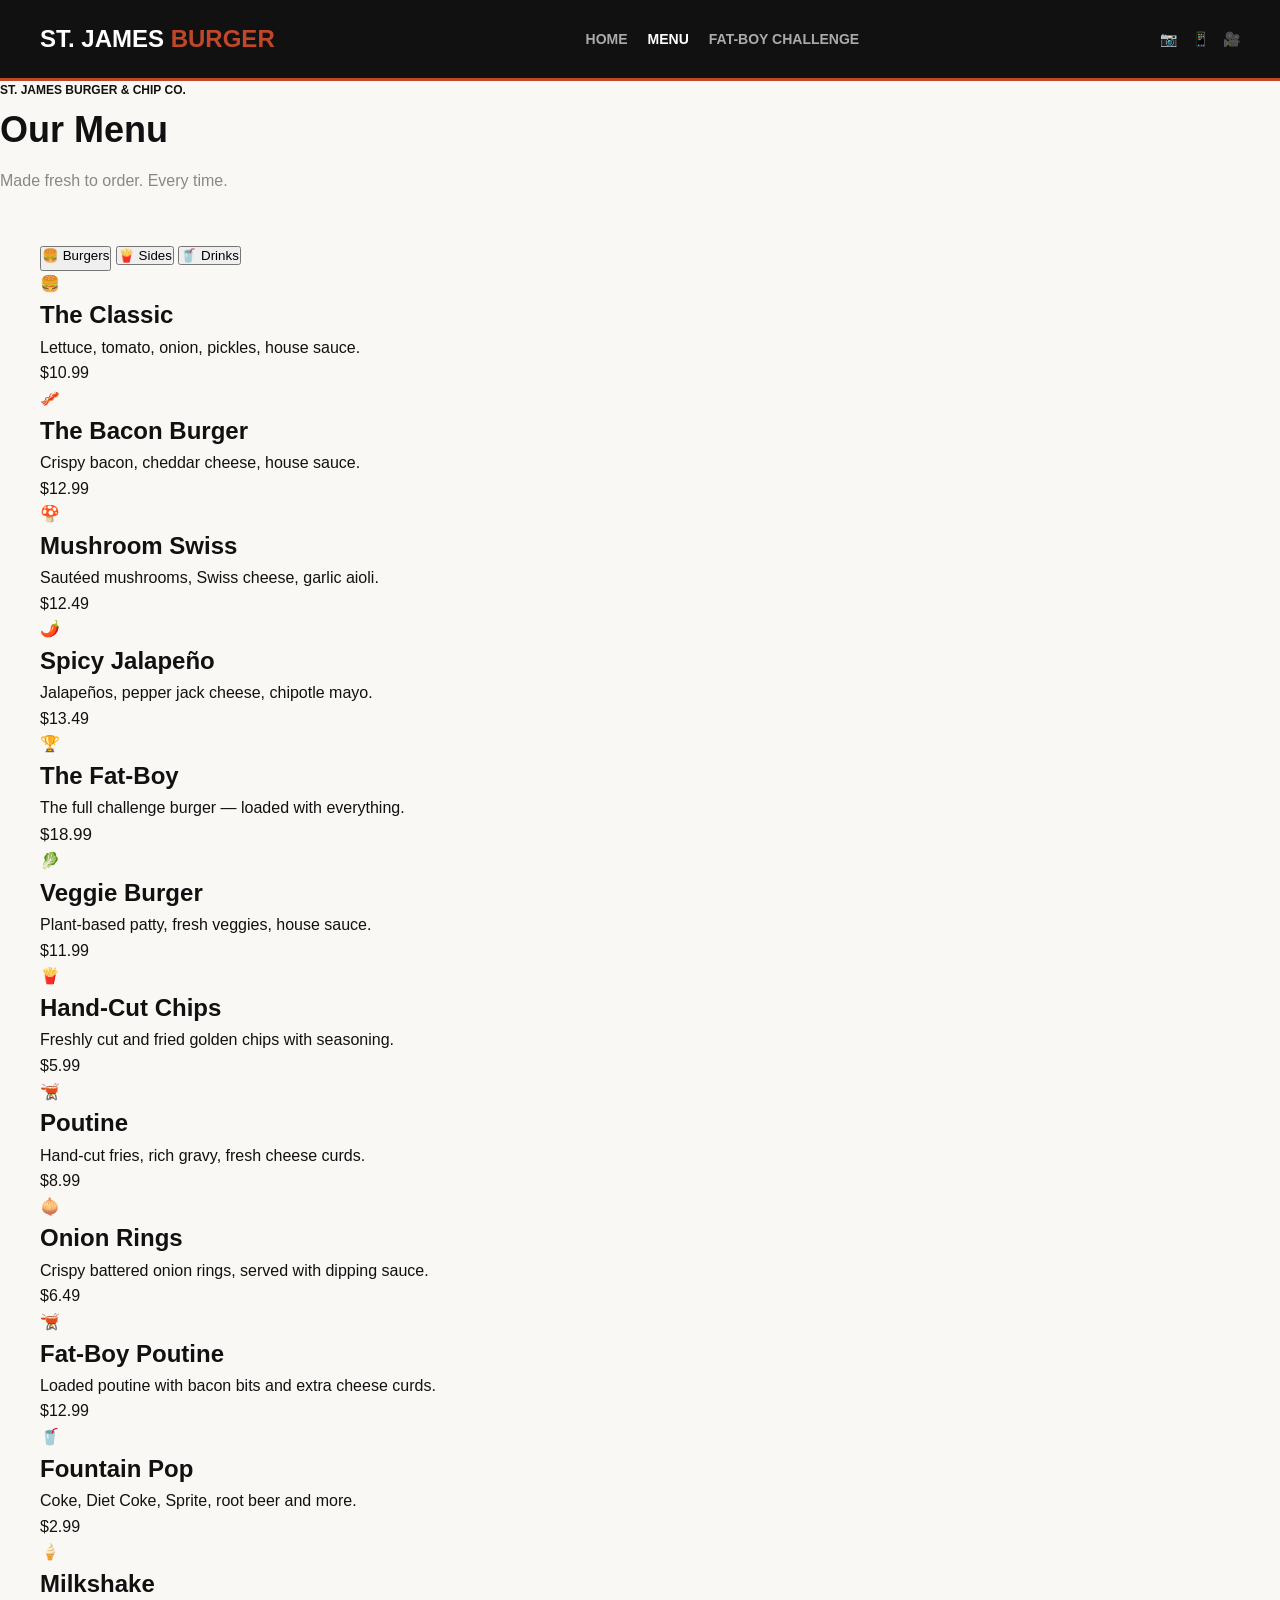
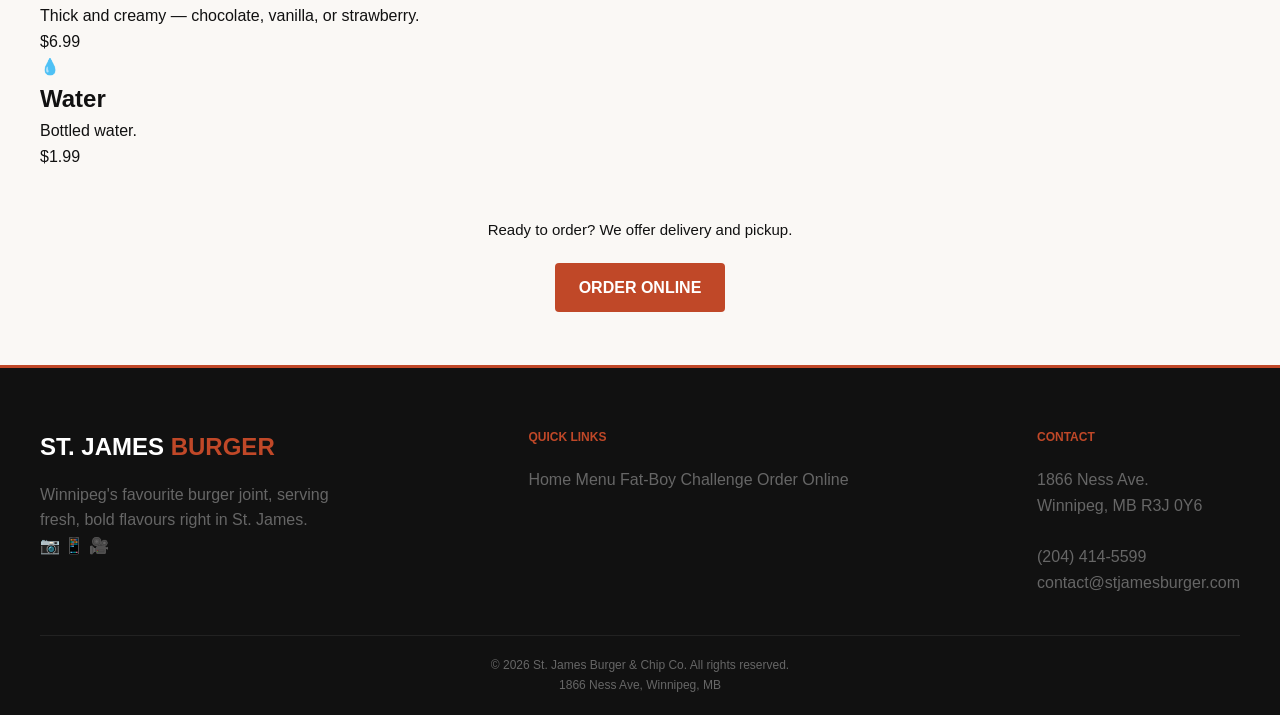
==== menu.html @ 5bda3bba "june 4" ====
<!doctype html>
<html lang="en">
  <head>
    <meta charset="UTF-8" />
    <meta name="viewport" content="width=device-width, initial-scale=1.0" />
    <title>Menu — St. James Burger &amp; Chip Co.</title>

    <!-- External CSS -->
    <link rel="stylesheet" href="style/styles.css" />

    <!-- Internal CSS -->
    <style>
      /* Extra padding under the tab bar on menu page */
      .menu-content {
        padding: 48px 40px;
      }

      /* Highlight the currently active tab with underline animation */
      .tab-btn.active::after {
        content: "";
        display: block;
        height: 2px;
        background: var(--white);
        margin-top: 4px;
        border-radius: 2px;
      }

      @media (max-width: 768px) {
        .menu-content {
          padding: 32px 20px;
        }
      }
    </style>
  </head>
  <body>
    <!-- NAVIGATION -->
    <nav class="navbar">
      <a href="index.html" class="nav-logo">St. James <span>Burger</span></a>

      <ul class="nav-links">
        <li><a href="index.html">Home</a></li>
        <li><a href="menu.html" class="active">Menu</a></li>
        <li><a href="challenge.html">Fat-Boy Challenge</a></li>
      </ul>

      <div class="nav-social">
        <a
          href="http://www.instagram.com/stjamesburger"
          target="_blank"
          aria-label="Instagram"
          >&#128247;</a
        >
        <a
          href="http://facebook.com/stjamesburger"
          target="_blank"
          aria-label="Facebook"
          >&#128241;</a
        >
        <a
          href="http://tiktok.com/stjamesburger"
          target="_blank"
          aria-label="TikTok"
          >&#127909;</a
        >
      </div>
    </nav>

    <!-- MENU HEADER -->
    <header class="menu-header">
      <p class="section-label" style="color: var(--red)">
        St. James Burger &amp; Chip Co.
      </p>
      <h1 class="section-title light">Our Menu</h1>
      <p style="font-size: 16px; color: #888; margin-top: 8px">
        Made fresh to order. Every time.
      </p>
    </header>

    <!-- MENU CONTENT -->
    <main class="menu-content">
      <!-- Category tabs -->
      <div class="tab-bar" role="tablist" aria-label="Menu categories">
        <button
          class="tab-btn active"
          role="tab"
          aria-selected="true"
          onclick="showCategory('burgers', this)">
          🍔 Burgers
        </button>
        <button
          class="tab-btn"
          role="tab"
          aria-selected="false"
          onclick="showCategory('sides', this)">
          🍟 Sides
        </button>
        <button
          class="tab-btn"
          role="tab"
          aria-selected="false"
          onclick="showCategory('drinks', this)">
          🥤 Drinks
        </button>
      </div>

      <!-- Burgers -->
      <div id="cat-burgers" class="menu-category active" role="tabpanel">
        <div class="menu-grid">
          <article class="menu-item">
            <div class="menu-item-emoji" aria-hidden="true">🍔</div>
            <div class="menu-item-info">
              <h2 class="menu-item-name">The Classic</h2>
              <p class="menu-item-desc">
                Lettuce, tomato, onion, pickles, house sauce.
              </p>
              <span class="menu-item-price">$10.99</span>
            </div>
          </article>

          <article class="menu-item">
            <div class="menu-item-emoji" aria-hidden="true">🥓</div>
            <div class="menu-item-info">
              <h2 class="menu-item-name">The Bacon Burger</h2>
              <p class="menu-item-desc">
                Crispy bacon, cheddar cheese, house sauce.
              </p>
              <span class="menu-item-price">$12.99</span>
            </div>
          </article>

          <article class="menu-item">
            <div class="menu-item-emoji" aria-hidden="true">🍄</div>
            <div class="menu-item-info">
              <h2 class="menu-item-name">Mushroom Swiss</h2>
              <p class="menu-item-desc">
                Sautéed mushrooms, Swiss cheese, garlic aioli.
              </p>
              <span class="menu-item-price">$12.49</span>
            </div>
          </article>

          <article class="menu-item">
            <div class="menu-item-emoji" aria-hidden="true">🌶️</div>
            <div class="menu-item-info">
              <h2 class="menu-item-name">Spicy Jalapeño</h2>
              <p class="menu-item-desc">
                Jalapeños, pepper jack cheese, chipotle mayo.
              </p>
              <span class="menu-item-price">$13.49</span>
            </div>
          </article>

          <article class="menu-item">
            <div class="menu-item-emoji" aria-hidden="true">🏆</div>
            <div class="menu-item-info">
              <h2 class="menu-item-name">The Fat-Boy</h2>
              <p class="menu-item-desc">
                The full challenge burger — loaded with everything.
              </p>
              <!-- Inline style to call attention to the challenge item specifically -->
              <span
                class="menu-item-price"
                style="color: var(--red); font-size: 17px"
                >$18.99</span
              >
            </div>
          </article>

          <article class="menu-item">
            <div class="menu-item-emoji" aria-hidden="true">🥬</div>
            <div class="menu-item-info">
              <h2 class="menu-item-name">Veggie Burger</h2>
              <p class="menu-item-desc">
                Plant-based patty, fresh veggies, house sauce.
              </p>
              <span class="menu-item-price">$11.99</span>
            </div>
          </article>
        </div>
      </div>

      <!-- Sides -->
      <div id="cat-sides" class="menu-category" role="tabpanel">
        <div class="menu-grid">
          <article class="menu-item">
            <div class="menu-item-emoji" aria-hidden="true">🍟</div>
            <div class="menu-item-info">
              <h2 class="menu-item-name">Hand-Cut Chips</h2>
              <p class="menu-item-desc">
                Freshly cut and fried golden chips with seasoning.
              </p>
              <span class="menu-item-price">$5.99</span>
            </div>
          </article>

          <article class="menu-item">
            <div class="menu-item-emoji" aria-hidden="true">🫕</div>
            <div class="menu-item-info">
              <h2 class="menu-item-name">Poutine</h2>
              <p class="menu-item-desc">
                Hand-cut fries, rich gravy, fresh cheese curds.
              </p>
              <span class="menu-item-price">$8.99</span>
            </div>
          </article>

          <article class="menu-item">
            <div class="menu-item-emoji" aria-hidden="true">🧅</div>
            <div class="menu-item-info">
              <h2 class="menu-item-name">Onion Rings</h2>
              <p class="menu-item-desc">
                Crispy battered onion rings, served with dipping sauce.
              </p>
              <span class="menu-item-price">$6.49</span>
            </div>
          </article>

          <article class="menu-item">
            <div class="menu-item-emoji" aria-hidden="true">🫕</div>
            <div class="menu-item-info">
              <h2 class="menu-item-name">Fat-Boy Poutine</h2>
              <p class="menu-item-desc">
                Loaded poutine with bacon bits and extra cheese curds.
              </p>
              <span class="menu-item-price">$12.99</span>
            </div>
          </article>
        </div>
      </div>

      <!-- Drinks -->
      <div id="cat-drinks" class="menu-category" role="tabpanel">
        <div class="menu-grid">
          <article class="menu-item">
            <div class="menu-item-emoji" aria-hidden="true">🥤</div>
            <div class="menu-item-info">
              <h2 class="menu-item-name">Fountain Pop</h2>
              <p class="menu-item-desc">
                Coke, Diet Coke, Sprite, root beer and more.
              </p>
              <span class="menu-item-price">$2.99</span>
            </div>
          </article>

          <article class="menu-item">
            <div class="menu-item-emoji" aria-hidden="true">🍦</div>
            <div class="menu-item-info">
              <h2 class="menu-item-name">Milkshake</h2>
              <p class="menu-item-desc">
                Thick and creamy — chocolate, vanilla, or strawberry.
              </p>
              <span class="menu-item-price">$6.99</span>
            </div>
          </article>

          <article class="menu-item">
            <div class="menu-item-emoji" aria-hidden="true">💧</div>
            <div class="menu-item-info">
              <h2 class="menu-item-name">Water</h2>
              <p class="menu-item-desc">Bottled water.</p>
              <span class="menu-item-price">$1.99</span>
            </div>
          </article>
        </div>
      </div>

      <!-- Order online CTA -->
      <div style="text-align: center; margin-top: 48px">
        <p style="color: var(--mid-grey); margin-bottom: 16px; font-size: 15px">
          Ready to order? We offer delivery and pickup.
        </p>
        <a
          href="https://order.online/store/st-james-burger-chip-co-ness-ave-341763"
          target="_blank"
          class="btn btn-primary"
          >Order Online</a
        >
      </div>
    </main>

    <!-- FOOTER -->
    <footer class="footer">
      <div class="footer-inner">
        <div class="footer-brand">
          <div class="nav-logo">St. James <span>Burger</span></div>
          <p class="footer-desc">
            Winnipeg's favourite burger joint, serving fresh, bold flavours
            right in St. James.
          </p>
          <div class="footer-social">
            <a
              href="http://www.instagram.com/stjamesburger"
              target="_blank"
              aria-label="Instagram"
              >&#128247;</a
            >
            <a
              href="http://facebook.com/stjamesburger"
              target="_blank"
              aria-label="Facebook"
              >&#128241;</a
            >
            <a
              href="http://tiktok.com/stjamesburger"
              target="_blank"
              aria-label="TikTok"
              >&#127909;</a
            >
          </div>
        </div>
        <div>
          <p class="footer-heading">Quick Links</p>
          <nav class="footer-links" aria-label="Footer navigation">
            <a href="index.html">Home</a>
            <a href="menu.html">Menu</a>
            <a href="challenge.html">Fat-Boy Challenge</a>
            <a
              href="https://order.online/store/st-james-burger-chip-co-ness-ave-341763"
              target="_blank"
              >Order Online</a
            >
          </nav>
        </div>
        <div>
          <p class="footer-heading">Contact</p>
          <p class="footer-info">
            1866 Ness Ave.<br />
            Winnipeg, MB R3J 0Y6<br /><br />
            (204) 414-5599<br />
            contact@stjamesburger.com
          </p>
        </div>
      </div>
      <div class="footer-bottom">
        <p>&copy; 2026 St. James Burger &amp; Chip Co. All rights reserved.</p>
        <p>1866 Ness Ave, Winnipeg, MB</p>
      </div>
    </footer>

    <!-- JAVASCRIPT -->
    <script>
      // showCategory() — hides all menu categories then shows the selected one
      function showCategory(categoryId, clickedBtn) {
        // hide all panels
        const allCategories = document.querySelectorAll(".menu-category");
        allCategories.forEach(function (cat) {
          cat.classList.remove("active");
        });

        // reset tab buttons
        const allTabs = document.querySelectorAll(".tab-btn");
        allTabs.forEach(function (btn) {
          btn.classList.remove("active");
          btn.setAttribute("aria-selected", "false");
        });

        // show selected
        document.getElementById("cat-" + categoryId).classList.add("active");
        clickedBtn.classList.add("active");
        clickedBtn.setAttribute("aria-selected", "true");
      }
    </script>
  </body>
</html>
---- style/styles.css ----
/* 
   SIMPLIFIED CSS STYLESHEET
   This version uses standard CSS techniques and avoids complex variables or advanced animations.
*/

/* 1. GENERAL STYLES */
* {
  box-sizing: border-box;
  margin: 0;
  padding: 0;
}

body {
  font-family: "Arial", sans-serif; /* Standard font */
  background-color: #faf8f5;
  color: #111111;
  line-height: 1.6;
}

a {
  text-decoration: none;
  color: inherit;
}

ul {
  list-style: none;
}

/* 2. NAVIGATION */
.navbar {
  background-color: #111111;
  color: #ffffff;
  padding: 20px 40px;
  display: flex;
  justify-content: space-between;
  align-items: center;
  border-bottom: 3px solid #c04828;
}

.nav-logo {
  font-size: 24px;
  font-weight: bold;
  text-transform: uppercase;
}

.nav-logo span {
  color: #c04828;
}

.nav-links {
  display: flex;
}

.nav-links li {
  margin-left: 20px;
}

.nav-links a {
  color: #aaaaaa;
  font-size: 14px;
  font-weight: bold;
  text-transform: uppercase;
}

.nav-links a:hover,
.nav-links a.active {
  color: #ffffff;
}

.nav-social a {
  color: #666666;
  margin-left: 10px;
  font-size: 14px;
}

/* 3. HERO SECTION */
.hero {
  background-color: #1e1e1e;
  background-image: url("https://images.squarespace-cdn.com/content/v1/6244bc1489f5d95526ce2e07/b008f5d4-652f-4034-b422-4b54544e9954/Website+Background+copy.jpg");
  background-size: cover;
  background-position: center;
  color: #ffffff;
  padding: 100px 20px;
  text-align: center;
  position: relative;
}

/* Dark overlay for readability */
.hero::before {
  content: "";
  position: absolute;
  top: 0;
  left: 0;
  width: 100%;
  height: 100%;
  background: rgba(0, 0, 0, 0.6);
}

.hero-content {
  position: relative; /* Brings text above the overlay */
  max-width: 800px;
  margin: 0 auto;
}

.hero-eyebrow {
  color: #c04828;
  text-transform: uppercase;
  font-weight: bold;
  margin-bottom: 10px;
}

.hero h1 {
  font-size: 48px;
  margin-bottom: 20px;
}

.hero-sub {
  font-size: 18px;
  margin-bottom: 30px;
  color: #cccccc;
}

/* 4. BUTTONS */
.btn {
  display: inline-block;
  padding: 12px 24px;
  font-weight: bold;
  text-transform: uppercase;
  border-radius: 4px;
  margin: 5px;
}

.btn-primary {
  background-color: #c04828;
  color: #ffffff;
}

.btn-outline {
  border: 2px solid #ffffff;
  color: #ffffff;
}

.btn-dark {
  background-color: #111111;
  color: #ffffff;
}

/* 5. SECTIONS */
section {
  padding: 60px 20px;
  text-align: center;
}

.section-label {
  color: #c04828;
  font-weight: bold;
  text-transform: uppercase;
  font-size: 12px;
}

.section-title {
  font-size: 36px;
  margin-bottom: 10px;
}

.section-sub {
  color: #666666;
  margin-bottom: 40px;
}

/* 6. CARDS GRID */
.cards-grid {
  display: flex;
  justify-content: center;
  flex-wrap: wrap;
  gap: 20px;
}

.card {
  background: #ffffff;
  border: 1px solid #dddddd;
  width: 300px;
  text-align: left;
  border-radius: 8px;
  overflow: hidden;
}

.card-img {
  background-color: #2b2b2b;
  height: 150px;
  display: flex;
  justify-content: center;
  align-items: center;
  font-size: 50px;
}

.card-body {
  padding: 20px;
}

.card-name {
  font-size: 22px;
  margin-bottom: 10px;
}

.card-desc {
  font-size: 14px;
  color: #666666;
  margin-bottom: 15px;
}

.card-price {
  color: #c04828;
  font-weight: bold;
  font-size: 18px;
}

/* 7. PROMO BANNER */
.promo-banner {
  background-color: #c04828;
  color: #ffffff;
  padding: 50px 20px;
  display: flex;
  justify-content: center;
  align-items: center;
  flex-wrap: wrap;
  gap: 30px;
}

.promo-text {
  text-align: left;
  max-width: 500px;
}

/* 8. INFO STRIP */
.info-strip {
  background-color: #1e1e1e;
  color: #aaaaaa;
  padding: 40px 20px;
  display: flex;
  justify-content: center;
  flex-wrap: wrap;
  gap: 40px;
}

.info-block {
  display: flex;
  align-items: flex-start;
  max-width: 250px;
  text-align: left;
}

.info-icon {
  font-size: 24px;
  margin-right: 15px;
}

.info-label {
  color: #c04828;
  font-weight: bold;
  text-transform: uppercase;
  font-size: 12px;
}

/* 9. FOOTER */
.footer {
  background-color: #111111;
  color: #666666;
  padding: 60px 40px 20px;
  border-top: 3px solid #c04828;
}

.footer-inner {
  display: flex;
  justify-content: space-between;
  flex-wrap: wrap;
  gap: 40px;
  margin-bottom: 40px;
}

.footer-brand {
  max-width: 300px;
  text-align: left;
}

.footer-brand .nav-logo {
  color: #ffffff;
  margin-bottom: 15px;
}

.footer-heading {
  color: #c04828;
  font-weight: bold;
  text-transform: uppercase;
  margin-bottom: 20px;
  font-size: 12px;
}

.footer-links li {
  margin-bottom: 10px;
}

.footer-links a:hover {
  color: #ffffff;
}

.footer-bottom {
  border-top: 1px solid #222222;
  padding-top: 20px;
  text-align: center;
  font-size: 12px;
}

/* 10. RESPONSIVE DESIGN */
@media (max-width: 768px) {
  .navbar {
    flex-direction: column;
    padding: 20px;
  }
  .nav-links {
    margin-top: 15px;
  }
  .hero h1 {
    font-size: 32px;
  }
  .promo-banner {
    flex-direction: column;
    text-align: center;
  }
  .promo-text {
    text-align: center;
  }
}
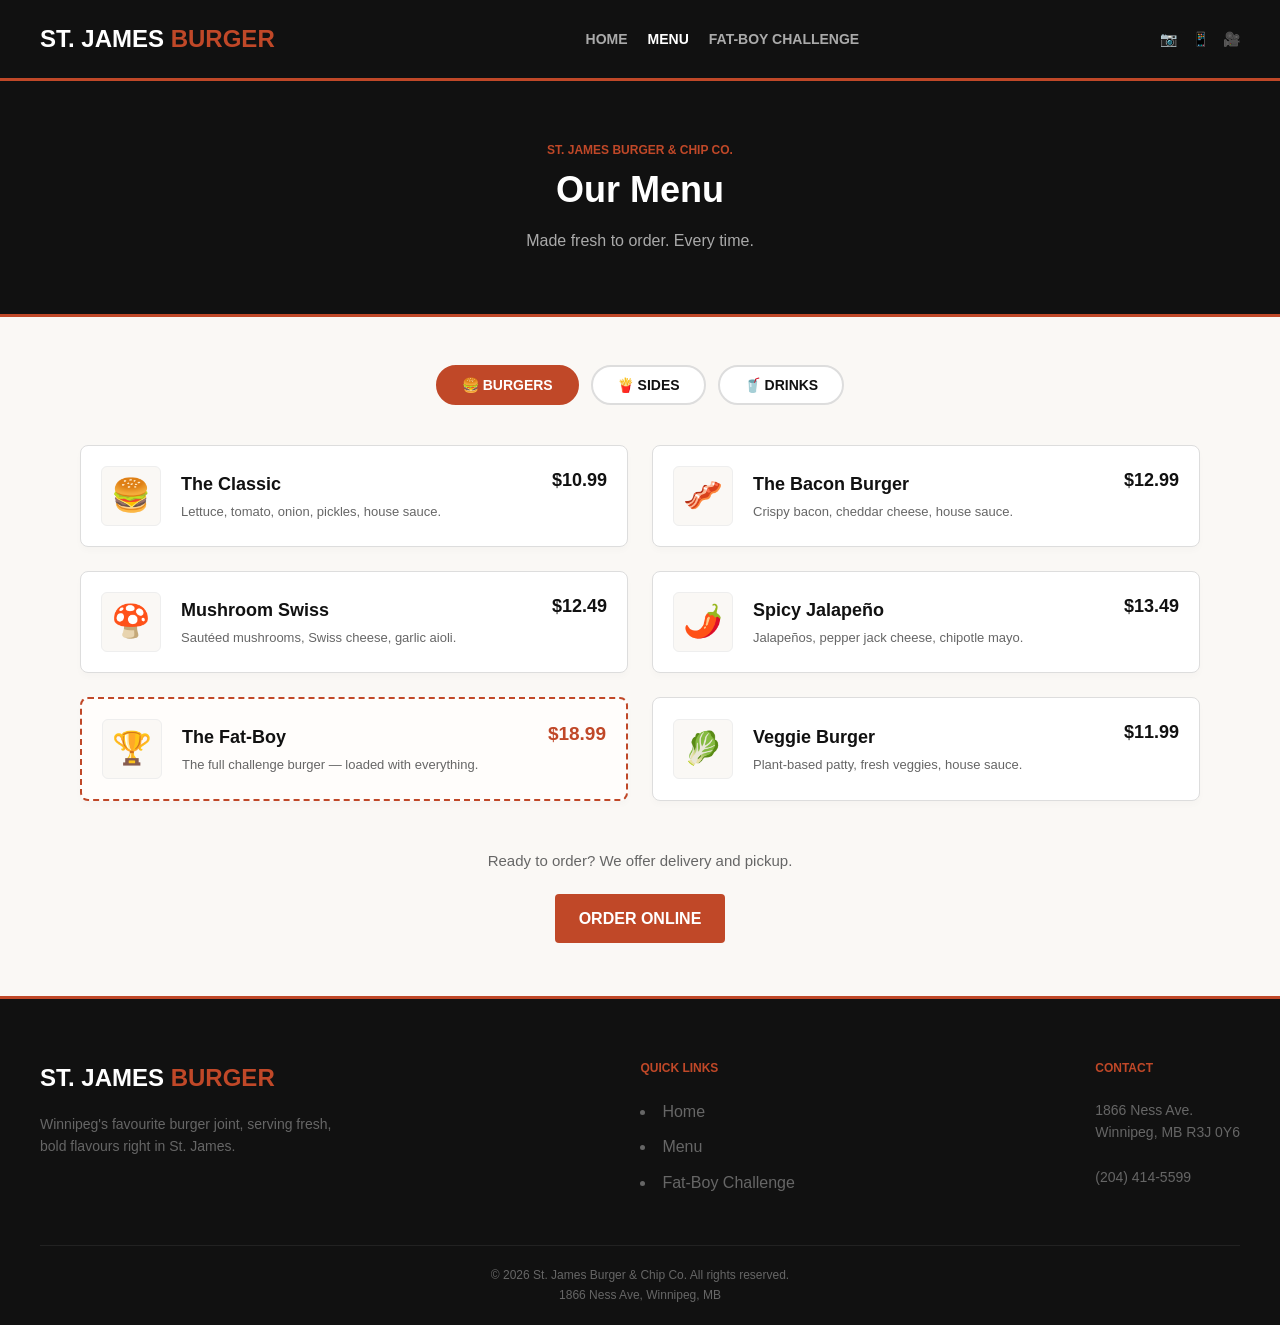
==== commit da0ba2d1: "june 11" ====
--- a/menu.html
+++ b/menu.html
@@ -5,35 +5,9 @@
     <meta name="viewport" content="width=device-width, initial-scale=1.0" />
     <title>Menu — St. James Burger &amp; Chip Co.</title>
 
-    <!-- External CSS -->
     <link rel="stylesheet" href="style/styles.css" />
-
-    <!-- Internal CSS -->
-    <style>
-      /* Extra padding under the tab bar on menu page */
-      .menu-content {
-        padding: 48px 40px;
-      }
-
-      /* Highlight the currently active tab with underline animation */
-      .tab-btn.active::after {
-        content: "";
-        display: block;
-        height: 2px;
-        background: var(--white);
-        margin-top: 4px;
-        border-radius: 2px;
-      }
-
-      @media (max-width: 768px) {
-        .menu-content {
-          padding: 32px 20px;
-        }
-      }
-    </style>
   </head>
   <body>
-    <!-- NAVIGATION -->
     <nav class="navbar">
       <a href="index.html" class="nav-logo">St. James <span>Burger</span></a>
 
@@ -65,20 +39,13 @@
       </div>
     </nav>
 
-    <!-- MENU HEADER -->
     <header class="menu-header">
-      <p class="section-label" style="color: var(--red)">
-        St. James Burger &amp; Chip Co.
-      </p>
-      <h1 class="section-title light">Our Menu</h1>
-      <p style="font-size: 16px; color: #888; margin-top: 8px">
-        Made fresh to order. Every time.
-      </p>
+      <p class="section-label">St. James Burger &amp; Chip Co.</p>
+      <h1 class="section-title">Our Menu</h1>
+      <p class="menu-header-sub">Made fresh to order. Every time.</p>
     </header>
 
-    <!-- MENU CONTENT -->
     <main class="menu-content">
-      <!-- Category tabs -->
       <div class="tab-bar" role="tablist" aria-label="Menu categories">
         <button
           class="tab-btn active"
@@ -103,7 +70,6 @@
         </button>
       </div>
 
-      <!-- Burgers -->
       <div id="cat-burgers" class="menu-category active" role="tabpanel">
         <div class="menu-grid">
           <article class="menu-item">
@@ -150,19 +116,14 @@
             </div>
           </article>
 
-          <article class="menu-item">
+          <article class="menu-item showcase-item">
             <div class="menu-item-emoji" aria-hidden="true">🏆</div>
             <div class="menu-item-info">
               <h2 class="menu-item-name">The Fat-Boy</h2>
               <p class="menu-item-desc">
                 The full challenge burger — loaded with everything.
               </p>
-              <!-- Inline style to call attention to the challenge item specifically -->
-              <span
-                class="menu-item-price"
-                style="color: var(--red); font-size: 17px"
-                >$18.99</span
-              >
+              <span class="menu-item-price highlight">$18.99</span>
             </div>
           </article>
 
@@ -179,7 +140,6 @@
         </div>
       </div>
 
-      <!-- Sides -->
       <div id="cat-sides" class="menu-category" role="tabpanel">
         <div class="menu-grid">
           <article class="menu-item">
@@ -228,7 +188,6 @@
         </div>
       </div>
 
-      <!-- Drinks -->
       <div id="cat-drinks" class="menu-category" role="tabpanel">
         <div class="menu-grid">
           <article class="menu-item">
@@ -254,7 +213,7 @@
           </article>
 
           <article class="menu-item">
-            <div class="menu-item-emoji" aria-hidden="true">💧</div>
+            <div class="menu-item-emoji" aria-hidden="true">&#128167;</div>
             <div class="menu-item-info">
               <h2 class="menu-item-name">Water</h2>
               <p class="menu-item-desc">Bottled water.</p>
@@ -264,11 +223,8 @@
         </div>
       </div>
 
-      <!-- Order online CTA -->
-      <div style="text-align: center; margin-top: 48px">
-        <p style="color: var(--mid-grey); margin-bottom: 16px; font-size: 15px">
-          Ready to order? We offer delivery and pickup.
-        </p>
+      <div class="menu-cta">
+        <p>Ready to order? We offer delivery and pickup.</p>
         <a
           href="https://order.online/store/st-james-burger-chip-co-ness-ave-341763"
           target="_blank"
@@ -278,7 +234,6 @@
       </div>
     </main>
 
-    <!-- FOOTER -->
     <footer class="footer">
       <div class="footer-inner">
         <div class="footer-brand">
@@ -287,47 +242,21 @@
             Winnipeg's favourite burger joint, serving fresh, bold flavours
             right in St. James.
           </p>
-          <div class="footer-social">
-            <a
-              href="http://www.instagram.com/stjamesburger"
-              target="_blank"
-              aria-label="Instagram"
-              >&#128247;</a
-            >
-            <a
-              href="http://facebook.com/stjamesburger"
-              target="_blank"
-              aria-label="Facebook"
-              >&#128241;</a
-            >
-            <a
-              href="http://tiktok.com/stjamesburger"
-              target="_blank"
-              aria-label="TikTok"
-              >&#127909;</a
-            >
-          </div>
         </div>
         <div>
           <p class="footer-heading">Quick Links</p>
           <nav class="footer-links" aria-label="Footer navigation">
-            <a href="index.html">Home</a>
-            <a href="menu.html">Menu</a>
-            <a href="challenge.html">Fat-Boy Challenge</a>
-            <a
-              href="https://order.online/store/st-james-burger-chip-co-ness-ave-341763"
-              target="_blank"
-              >Order Online</a
-            >
+            <li><a href="index.html">Home</a></li>
+            <li><a href="menu.html">Menu</a></li>
+            <li><a href="challenge.html">Fat-Boy Challenge</a></li>
           </nav>
         </div>
         <div>
           <p class="footer-heading">Contact</p>
-          <p class="footer-info">
+          <p style="color: #666666; font-size: 14px">
             1866 Ness Ave.<br />
             Winnipeg, MB R3J 0Y6<br /><br />
-            (204) 414-5599<br />
-            contact@stjamesburger.com
+            (204) 414-5599
           </p>
         </div>
       </div>
@@ -337,9 +266,7 @@
       </div>
     </footer>
 
-    <!-- JAVASCRIPT -->
     <script>
-      // showCategory() — hides all menu categories then shows the selected one
       function showCategory(categoryId, clickedBtn) {
         // hide all panels
         const allCategories = document.querySelectorAll(".menu-category");
--- a/style/styles.css
+++ b/style/styles.css
@@ -1,9 +1,6 @@
-/* 
-   SIMPLIFIED CSS STYLESHEET
-   This version uses standard CSS techniques and avoids complex variables or advanced animations.
-*/
-
-/* 1. GENERAL STYLES */
+/* ==========================================================================
+   1. GENERAL STYLES
+   ========================================================================== */
 * {
   box-sizing: border-box;
   margin: 0;
@@ -11,7 +8,7 @@
 }
 
 body {
-  font-family: "Arial", sans-serif; /* Standard font */
+  font-family: Arial, sans-serif;
   background-color: #faf8f5;
   color: #111111;
   line-height: 1.6;
@@ -26,7 +23,9 @@
   list-style: none;
 }
 
-/* 2. NAVIGATION */
+/* ==========================================================================
+   2. NAVIGATION
+   ========================================================================== */
 .navbar {
   background-color: #111111;
   color: #ffffff;
@@ -73,9 +72,10 @@
   font-size: 14px;
 }
 
-/* 3. HERO SECTION */
+/* ==========================================================================
+   3. HERO
+   ========================================================================== */
 .hero {
-  background-color: #1e1e1e;
   background-image: url("https://images.squarespace-cdn.com/content/v1/6244bc1489f5d95526ce2e07/b008f5d4-652f-4034-b422-4b54544e9954/Website+Background+copy.jpg");
   background-size: cover;
   background-position: center;
@@ -85,21 +85,17 @@
   position: relative;
 }
 
-/* Dark overlay for readability */
 .hero::before {
   content: "";
   position: absolute;
-  top: 0;
-  left: 0;
-  width: 100%;
-  height: 100%;
+  inset: 0;
   background: rgba(0, 0, 0, 0.6);
 }
 
 .hero-content {
-  position: relative; /* Brings text above the overlay */
+  position: relative;
   max-width: 800px;
-  margin: 0 auto;
+  margin: auto;
 }
 
 .hero-eyebrow {
@@ -116,11 +112,20 @@
 
 .hero-sub {
   font-size: 18px;
+  color: #cccccc;
   margin-bottom: 30px;
-  color: #cccccc;
-}
-
-/* 4. BUTTONS */
+}
+
+.btn-row {
+  display: flex;
+  justify-content: center;
+  gap: 10px;
+  flex-wrap: wrap;
+}
+
+/* ==========================================================================
+   4. BUTTONS
+   ========================================================================== */
 .btn {
   display: inline-block;
   padding: 12px 24px;
@@ -128,24 +133,29 @@
   text-transform: uppercase;
   border-radius: 4px;
   margin: 5px;
+  color: #ffffff;
+  transition: opacity 0.2s ease;
+}
+
+.btn:hover {
+  opacity: 0.9;
 }
 
 .btn-primary {
   background-color: #c04828;
-  color: #ffffff;
 }
 
 .btn-outline {
   border: 2px solid #ffffff;
-  color: #ffffff;
 }
 
 .btn-dark {
   background-color: #111111;
-  color: #ffffff;
-}
-
-/* 5. SECTIONS */
+}
+
+/* ==========================================================================
+   5. SECTIONS
+   ========================================================================== */
 section {
   padding: 60px 20px;
   text-align: center;
@@ -153,9 +163,9 @@
 
 .section-label {
   color: #c04828;
-  font-weight: bold;
-  text-transform: uppercase;
   font-size: 12px;
+  font-weight: bold;
+  text-transform: uppercase;
 }
 
 .section-title {
@@ -168,7 +178,9 @@
   margin-bottom: 40px;
 }
 
-/* 6. CARDS GRID */
+/* ==========================================================================
+   6. CARDS (INDEX FEATURED ITEMS)
+   ========================================================================== */
 .cards-grid {
   display: flex;
   justify-content: center;
@@ -180,9 +192,9 @@
   background: #ffffff;
   border: 1px solid #dddddd;
   width: 300px;
-  text-align: left;
   border-radius: 8px;
   overflow: hidden;
+  text-align: left;
 }
 
 .card-img {
@@ -204,18 +216,20 @@
 }
 
 .card-desc {
+  color: #666666;
   font-size: 14px;
-  color: #666666;
   margin-bottom: 15px;
 }
 
 .card-price {
   color: #c04828;
-  font-weight: bold;
   font-size: 18px;
-}
-
-/* 7. PROMO BANNER */
+  font-weight: bold;
+}
+
+/* ==========================================================================
+   7. PROMO
+   ========================================================================== */
 .promo-banner {
   background-color: #c04828;
   color: #ffffff;
@@ -228,11 +242,13 @@
 }
 
 .promo-text {
+  max-width: 500px;
   text-align: left;
-  max-width: 500px;
-}
-
-/* 8. INFO STRIP */
+}
+
+/* ==========================================================================
+   8. INFO STRIP
+   ========================================================================== */
 .info-strip {
   background-color: #1e1e1e;
   color: #aaaaaa;
@@ -257,12 +273,14 @@
 
 .info-label {
   color: #c04828;
-  font-weight: bold;
-  text-transform: uppercase;
   font-size: 12px;
-}
-
-/* 9. FOOTER */
+  font-weight: bold;
+  text-transform: uppercase;
+}
+
+/* ==========================================================================
+   9. FOOTER
+   ========================================================================== */
 .footer {
   background-color: #111111;
   color: #666666;
@@ -288,12 +306,17 @@
   margin-bottom: 15px;
 }
 
+.footer-desc {
+  font-size: 14px;
+  color: #666666;
+}
+
 .footer-heading {
   color: #c04828;
+  font-size: 12px;
   font-weight: bold;
   text-transform: uppercase;
   margin-bottom: 20px;
-  font-size: 12px;
 }
 
 .footer-links li {
@@ -311,23 +334,202 @@
   font-size: 12px;
 }
 
-/* 10. RESPONSIVE DESIGN */
+/* ==========================================================================
+  10. FAST-FOOD MENU LAYOUT (MENU PAGE SPECIFIC)
+   ========================================================================== */
+.menu-header {
+  background-color: #111111;
+  color: #ffffff;
+  padding: 60px 20px;
+  text-align: center;
+  border-bottom: 3px solid #c04828;
+}
+
+.menu-header-sub {
+  font-size: 16px;
+  color: #aaaaaa;
+  margin-top: 8px;
+}
+
+.menu-content {
+  padding: 48px 40px;
+  max-width: 1200px;
+  margin: 0 auto;
+}
+
+/* Dynamic Tab Switcher Bar */
+.tab-bar {
+  display: flex;
+  justify-content: center;
+  gap: 12px;
+  margin-bottom: 40px;
+}
+
+.tab-btn {
+  background-color: #ffffff;
+  color: #111111;
+  border: 2px solid #dddddd;
+  padding: 10px 24px;
+  font-size: 14px;
+  font-weight: bold;
+  text-transform: uppercase;
+  border-radius: 25px;
+  cursor: pointer;
+  transition: all 0.2s ease;
+}
+
+.tab-btn:hover {
+  border-color: #c04828;
+  color: #c04828;
+}
+
+.tab-btn.active {
+  background-color: #c04828;
+  color: #ffffff;
+  border-color: #c04828;
+}
+
+/* Display mechanics for tab toggling */
+.menu-category {
+  display: none;
+}
+
+.menu-category.active {
+  display: block;
+}
+
+/* Responsive Two-Column Board Setup */
+.menu-grid {
+  display: grid;
+  grid-template-columns: repeat(auto-fit, minmax(450px, 1fr));
+  gap: 24px;
+}
+
+/* Wide Diner-Style Rows */
+.menu-item {
+  background-color: #ffffff;
+  border: 1px solid #dddddd;
+  border-radius: 8px;
+  padding: 20px;
+  display: flex;
+  align-items: center;
+  gap: 20px;
+  position: relative;
+  text-align: left;
+  box-shadow: 0 4px 6px rgba(0, 0, 0, 0.02);
+}
+
+.menu-item-emoji {
+  font-size: 32px;
+  background-color: #faf8f5;
+  width: 60px;
+  height: 60px;
+  display: flex;
+  align-items: center;
+  justify-content: center;
+  border-radius: 6px;
+  border: 1px solid #eeeeee;
+  flex-shrink: 0;
+}
+
+.menu-item-info {
+  flex-grow: 1;
+  padding-right: 75px; /* Ensures text never spills into price layout */
+}
+
+.menu-item-name {
+  font-size: 18px;
+  font-weight: bold;
+  color: #111111;
+  margin-bottom: 4px;
+}
+
+.menu-item-desc {
+  font-size: 13px;
+  color: #666666;
+  line-height: 1.4;
+}
+
+/* Fast Food Overhead Pricing Position */
+.menu-item-price {
+  font-size: 18px;
+  font-weight: bold;
+  color: #111111;
+  position: absolute;
+  right: 20px;
+  top: 20px;
+}
+
+/* Special Highlighting Styles (e.g., Fat-Boy Challenge Item) */
+.showcase-item {
+  border: 2px dashed #c04828;
+  background-color: #fffdfb;
+}
+
+.menu-item-price.highlight {
+  color: #c04828;
+  font-size: 19px;
+}
+
+.menu-cta {
+  text-align: center;
+  margin-top: 48px;
+}
+
+.menu-cta p {
+  color: #666666;
+  margin-bottom: 16px;
+  font-size: 15px;
+}
+
+/* ==========================================================================
+   11. MOBILE & RESPONSIVE LAYOUT adjustments
+   ========================================================================== */
 @media (max-width: 768px) {
   .navbar {
     flex-direction: column;
     padding: 20px;
   }
+
   .nav-links {
     margin-top: 15px;
   }
+
   .hero h1 {
     font-size: 32px;
   }
+
+  .promo-banner,
+  .promo-text {
+    text-align: center;
+  }
+
   .promo-banner {
     flex-direction: column;
+  }
+
+  /* Menu Page Mobile Fixes */
+  .menu-content {
+    padding: 32px 20px;
+  }
+
+  .tab-bar {
+    flex-wrap: wrap;
+    gap: 8px;
+  }
+
+  .tab-btn {
+    flex: 1 1 28%;
+    padding: 8px 12px;
+    font-size: 12px;
     text-align: center;
   }
-  .promo-text {
-    text-align: center;
-  }
-}
+
+  .menu-grid {
+    grid-template-columns: 1fr;
+  }
+
+  .menu-item {
+    padding: 16px;
+  }
+}
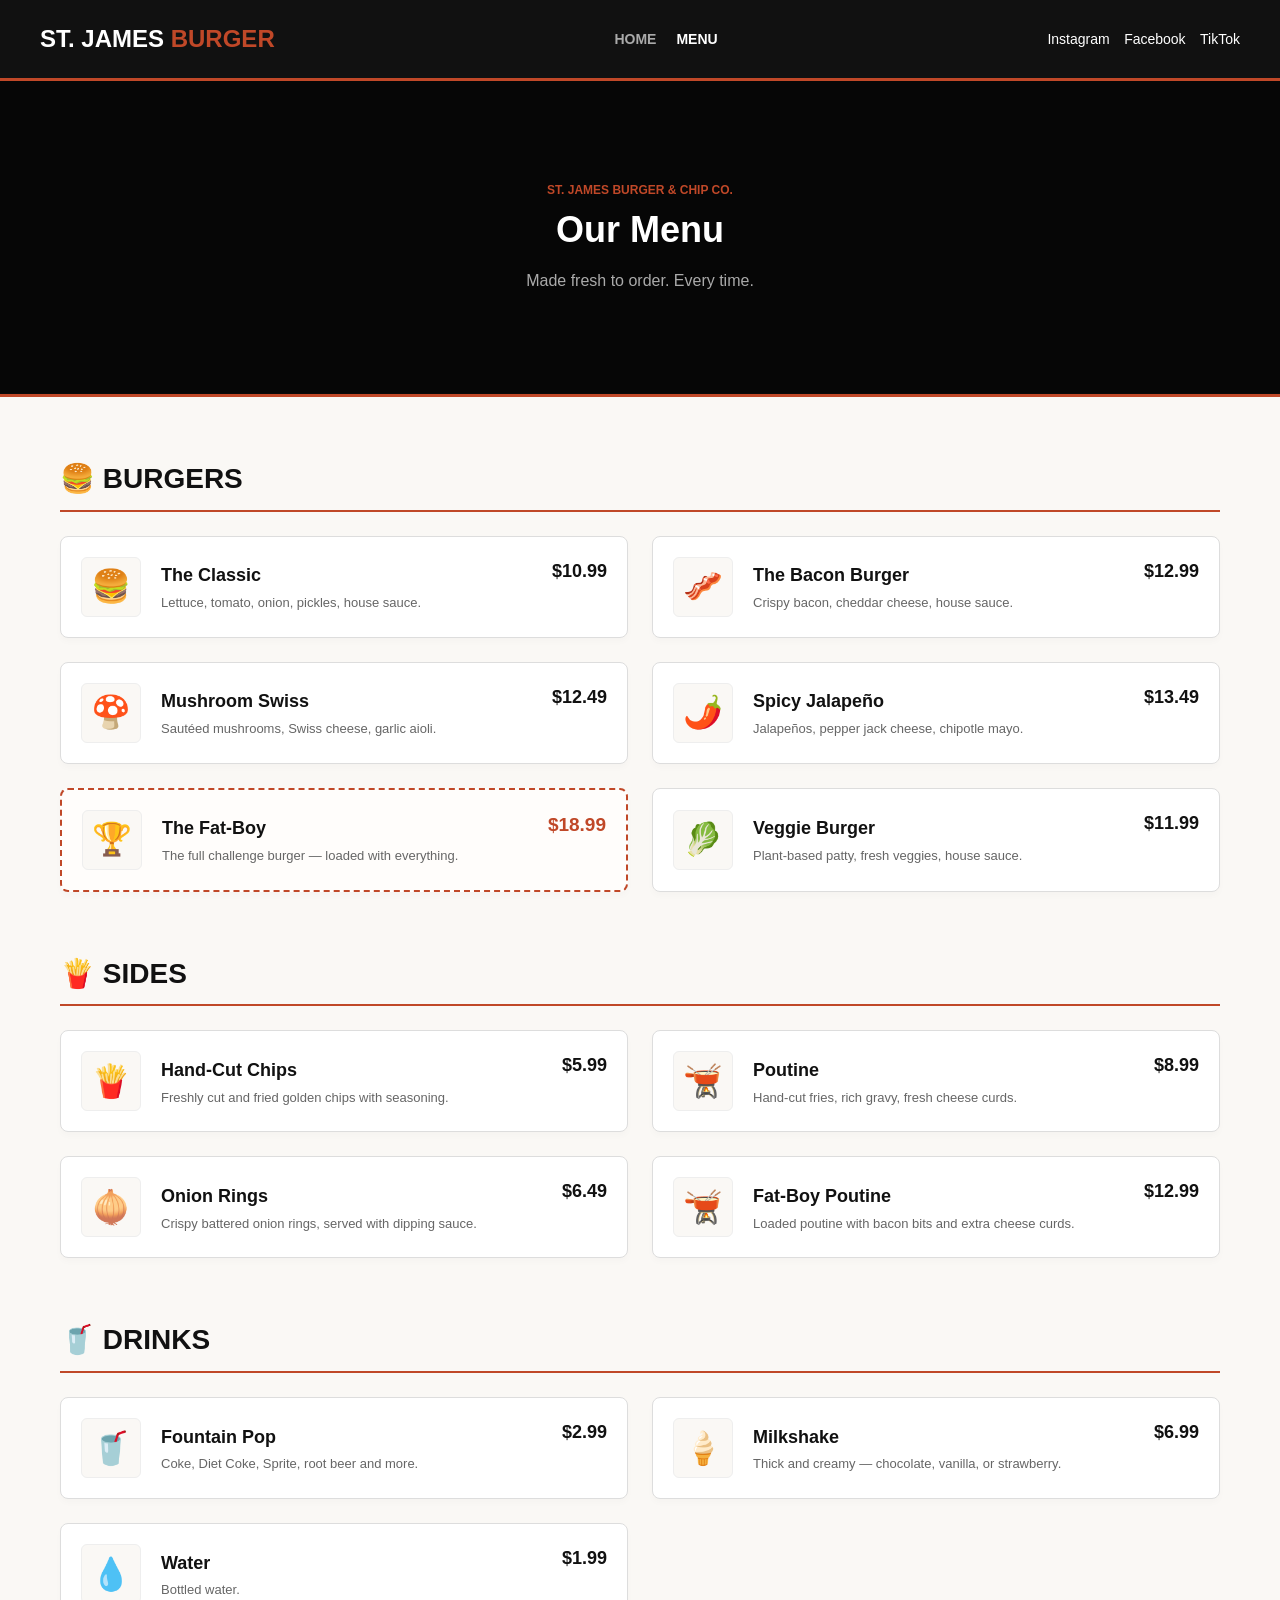
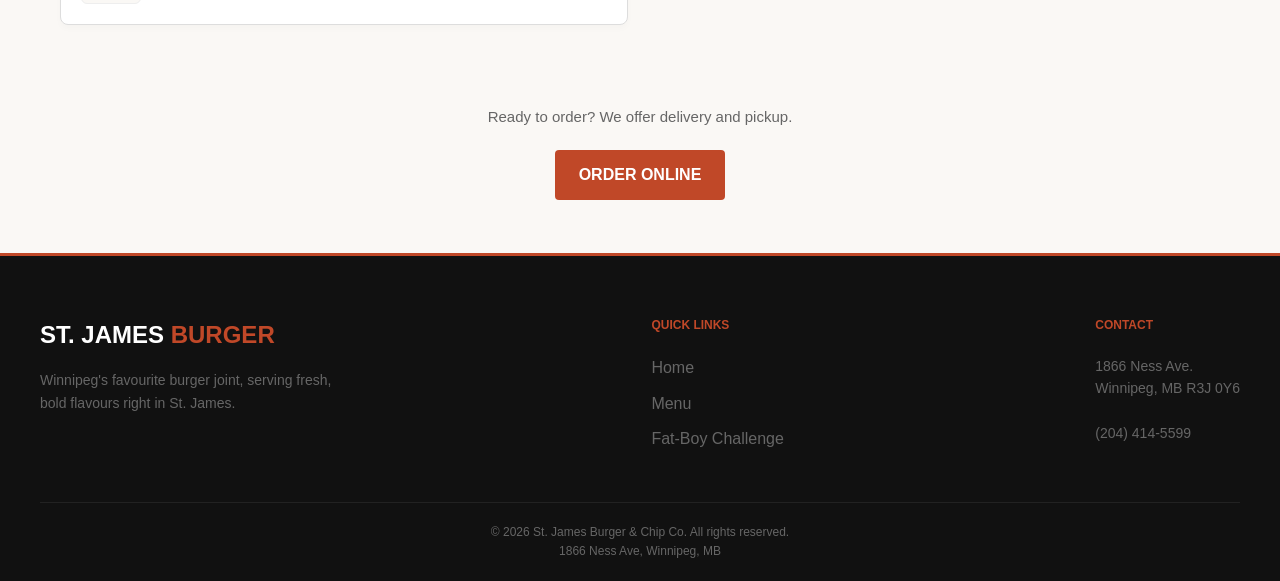
==== commit c9519862: "june 15" ====
--- a/menu.html
+++ b/menu.html
@@ -14,28 +14,14 @@
       <ul class="nav-links">
         <li><a href="index.html">Home</a></li>
         <li><a href="menu.html" class="active">Menu</a></li>
-        <li><a href="challenge.html">Fat-Boy Challenge</a></li>
       </ul>
 
       <div class="nav-social">
-        <a
-          href="http://www.instagram.com/stjamesburger"
-          target="_blank"
-          aria-label="Instagram"
-          >&#128247;</a
+        <a href="http://www.instagram.com/stjamesburger" target="_blank"
+          >Instagram</a
         >
-        <a
-          href="http://facebook.com/stjamesburger"
-          target="_blank"
-          aria-label="Facebook"
-          >&#128241;</a
-        >
-        <a
-          href="http://tiktok.com/stjamesburger"
-          target="_blank"
-          aria-label="TikTok"
-          >&#127909;</a
-        >
+        <a href="http://facebook.com/stjamesburger" target="_blank">Facebook</a>
+        <a href="http://tiktok.com/stjamesburger" target="_blank">TikTok</a>
       </div>
     </nav>
 
@@ -46,36 +32,13 @@
     </header>
 
     <main class="menu-content">
-      <div class="tab-bar" role="tablist" aria-label="Menu categories">
-        <button
-          class="tab-btn active"
-          role="tab"
-          aria-selected="true"
-          onclick="showCategory('burgers', this)">
-          🍔 Burgers
-        </button>
-        <button
-          class="tab-btn"
-          role="tab"
-          aria-selected="false"
-          onclick="showCategory('sides', this)">
-          🍟 Sides
-        </button>
-        <button
-          class="tab-btn"
-          role="tab"
-          aria-selected="false"
-          onclick="showCategory('drinks', this)">
-          🥤 Drinks
-        </button>
-      </div>
-
-      <div id="cat-burgers" class="menu-category active" role="tabpanel">
+      <section class="menu-section">
+        <h2 class="menu-section-heading">🍔 Burgers</h2>
         <div class="menu-grid">
           <article class="menu-item">
             <div class="menu-item-emoji" aria-hidden="true">🍔</div>
             <div class="menu-item-info">
-              <h2 class="menu-item-name">The Classic</h2>
+              <h3 class="menu-item-name">The Classic</h3>
               <p class="menu-item-desc">
                 Lettuce, tomato, onion, pickles, house sauce.
               </p>
@@ -86,7 +49,7 @@
           <article class="menu-item">
             <div class="menu-item-emoji" aria-hidden="true">🥓</div>
             <div class="menu-item-info">
-              <h2 class="menu-item-name">The Bacon Burger</h2>
+              <h3 class="menu-item-name">The Bacon Burger</h3>
               <p class="menu-item-desc">
                 Crispy bacon, cheddar cheese, house sauce.
               </p>
@@ -97,7 +60,7 @@
           <article class="menu-item">
             <div class="menu-item-emoji" aria-hidden="true">🍄</div>
             <div class="menu-item-info">
-              <h2 class="menu-item-name">Mushroom Swiss</h2>
+              <h3 class="menu-item-name">Mushroom Swiss</h3>
               <p class="menu-item-desc">
                 Sautéed mushrooms, Swiss cheese, garlic aioli.
               </p>
@@ -108,7 +71,7 @@
           <article class="menu-item">
             <div class="menu-item-emoji" aria-hidden="true">🌶️</div>
             <div class="menu-item-info">
-              <h2 class="menu-item-name">Spicy Jalapeño</h2>
+              <h3 class="menu-item-name">Spicy Jalapeño</h3>
               <p class="menu-item-desc">
                 Jalapeños, pepper jack cheese, chipotle mayo.
               </p>
@@ -119,7 +82,7 @@
           <article class="menu-item showcase-item">
             <div class="menu-item-emoji" aria-hidden="true">🏆</div>
             <div class="menu-item-info">
-              <h2 class="menu-item-name">The Fat-Boy</h2>
+              <h3 class="menu-item-name">The Fat-Boy</h3>
               <p class="menu-item-desc">
                 The full challenge burger — loaded with everything.
               </p>
@@ -130,7 +93,7 @@
           <article class="menu-item">
             <div class="menu-item-emoji" aria-hidden="true">🥬</div>
             <div class="menu-item-info">
-              <h2 class="menu-item-name">Veggie Burger</h2>
+              <h3 class="menu-item-name">Veggie Burger</h3>
               <p class="menu-item-desc">
                 Plant-based patty, fresh veggies, house sauce.
               </p>
@@ -138,14 +101,15 @@
             </div>
           </article>
         </div>
-      </div>
-
-      <div id="cat-sides" class="menu-category" role="tabpanel">
+      </section>
+
+      <section class="menu-section">
+        <h2 class="menu-section-heading">🍟 Sides</h2>
         <div class="menu-grid">
           <article class="menu-item">
             <div class="menu-item-emoji" aria-hidden="true">🍟</div>
             <div class="menu-item-info">
-              <h2 class="menu-item-name">Hand-Cut Chips</h2>
+              <h3 class="menu-item-name">Hand-Cut Chips</h3>
               <p class="menu-item-desc">
                 Freshly cut and fried golden chips with seasoning.
               </p>
@@ -156,7 +120,7 @@
           <article class="menu-item">
             <div class="menu-item-emoji" aria-hidden="true">🫕</div>
             <div class="menu-item-info">
-              <h2 class="menu-item-name">Poutine</h2>
+              <h3 class="menu-item-name">Poutine</h3>
               <p class="menu-item-desc">
                 Hand-cut fries, rich gravy, fresh cheese curds.
               </p>
@@ -167,7 +131,7 @@
           <article class="menu-item">
             <div class="menu-item-emoji" aria-hidden="true">🧅</div>
             <div class="menu-item-info">
-              <h2 class="menu-item-name">Onion Rings</h2>
+              <h3 class="menu-item-name">Onion Rings</h3>
               <p class="menu-item-desc">
                 Crispy battered onion rings, served with dipping sauce.
               </p>
@@ -178,7 +142,7 @@
           <article class="menu-item">
             <div class="menu-item-emoji" aria-hidden="true">🫕</div>
             <div class="menu-item-info">
-              <h2 class="menu-item-name">Fat-Boy Poutine</h2>
+              <h3 class="menu-item-name">Fat-Boy Poutine</h3>
               <p class="menu-item-desc">
                 Loaded poutine with bacon bits and extra cheese curds.
               </p>
@@ -186,14 +150,15 @@
             </div>
           </article>
         </div>
-      </div>
-
-      <div id="cat-drinks" class="menu-category" role="tabpanel">
+      </section>
+
+      <section class="menu-section">
+        <h2 class="menu-section-heading">🥤 Drinks</h2>
         <div class="menu-grid">
           <article class="menu-item">
             <div class="menu-item-emoji" aria-hidden="true">🥤</div>
             <div class="menu-item-info">
-              <h2 class="menu-item-name">Fountain Pop</h2>
+              <h3 class="menu-item-name">Fountain Pop</h3>
               <p class="menu-item-desc">
                 Coke, Diet Coke, Sprite, root beer and more.
               </p>
@@ -204,7 +169,7 @@
           <article class="menu-item">
             <div class="menu-item-emoji" aria-hidden="true">🍦</div>
             <div class="menu-item-info">
-              <h2 class="menu-item-name">Milkshake</h2>
+              <h3 class="menu-item-name">Milkshake</h3>
               <p class="menu-item-desc">
                 Thick and creamy — chocolate, vanilla, or strawberry.
               </p>
@@ -215,13 +180,13 @@
           <article class="menu-item">
             <div class="menu-item-emoji" aria-hidden="true">&#128167;</div>
             <div class="menu-item-info">
-              <h2 class="menu-item-name">Water</h2>
+              <h3 class="menu-item-name">Water</h3>
               <p class="menu-item-desc">Bottled water.</p>
               <span class="menu-item-price">$1.99</span>
             </div>
           </article>
         </div>
-      </div>
+      </section>
 
       <div class="menu-cta">
         <p>Ready to order? We offer delivery and pickup.</p>
@@ -245,11 +210,11 @@
         </div>
         <div>
           <p class="footer-heading">Quick Links</p>
-          <nav class="footer-links" aria-label="Footer navigation">
+          <ul class="footer-links" style="padding: 0">
             <li><a href="index.html">Home</a></li>
             <li><a href="menu.html">Menu</a></li>
             <li><a href="challenge.html">Fat-Boy Challenge</a></li>
-          </nav>
+          </ul>
         </div>
         <div>
           <p class="footer-heading">Contact</p>
@@ -265,27 +230,5 @@
         <p>1866 Ness Ave, Winnipeg, MB</p>
       </div>
     </footer>
-
-    <script>
-      function showCategory(categoryId, clickedBtn) {
-        // hide all panels
-        const allCategories = document.querySelectorAll(".menu-category");
-        allCategories.forEach(function (cat) {
-          cat.classList.remove("active");
-        });
-
-        // reset tab buttons
-        const allTabs = document.querySelectorAll(".tab-btn");
-        allTabs.forEach(function (btn) {
-          btn.classList.remove("active");
-          btn.setAttribute("aria-selected", "false");
-        });
-
-        // show selected
-        document.getElementById("cat-" + categoryId).classList.add("active");
-        clickedBtn.classList.add("active");
-        clickedBtn.setAttribute("aria-selected", "true");
-      }
-    </script>
   </body>
 </html>
--- a/style/styles.css
+++ b/style/styles.css
@@ -24,7 +24,7 @@
 }
 
 /* ==========================================================================
-   2. NAVIGATION
+  2. NAVIGATION
    ========================================================================== */
 .navbar {
   background-color: #111111;
@@ -67,7 +67,7 @@
 }
 
 .nav-social a {
-  color: #666666;
+  color: #ffffff;
   margin-left: 10px;
   font-size: 14px;
 }
@@ -335,7 +335,7 @@
 }
 
 /* ==========================================================================
-  10. FAST-FOOD MENU LAYOUT (MENU PAGE SPECIFIC)
+   10. FAST-FOOD MENU LAYOUT (SCROLLABLE SECTIONS)
    ========================================================================== */
 .menu-header {
   background-color: #111111;
@@ -352,60 +352,35 @@
 }
 
 .menu-content {
-  padding: 48px 40px;
+  padding: 20px 20px 48px;
   max-width: 1200px;
   margin: 0 auto;
 }
 
-/* Dynamic Tab Switcher Bar */
-.tab-bar {
-  display: flex;
-  justify-content: center;
-  gap: 12px;
-  margin-bottom: 40px;
-}
-
-.tab-btn {
-  background-color: #ffffff;
+/* Individual Category Section blocks */
+.menu-section {
+  padding: 40px 0 20px;
+  text-align: left; /* Overrides the main index section alignments */
+}
+
+.menu-section-heading {
+  font-size: 28px;
+  font-weight: bold;
   color: #111111;
-  border: 2px solid #dddddd;
-  padding: 10px 24px;
-  font-size: 14px;
-  font-weight: bold;
-  text-transform: uppercase;
-  border-radius: 25px;
-  cursor: pointer;
-  transition: all 0.2s ease;
-}
-
-.tab-btn:hover {
-  border-color: #c04828;
-  color: #c04828;
-}
-
-.tab-btn.active {
-  background-color: #c04828;
-  color: #ffffff;
-  border-color: #c04828;
-}
-
-/* Display mechanics for tab toggling */
-.menu-category {
-  display: none;
-}
-
-.menu-category.active {
-  display: block;
-}
-
-/* Responsive Two-Column Board Setup */
+  border-bottom: 2px solid #c04828;
+  padding-bottom: 8px;
+  margin-bottom: 24px;
+  text-transform: uppercase;
+}
+
+/* Responsive Grid Configuration (2 columns on computers) */
 .menu-grid {
   display: grid;
   grid-template-columns: repeat(auto-fit, minmax(450px, 1fr));
   gap: 24px;
 }
 
-/* Wide Diner-Style Rows */
+/* Wide Diner-Style Board Rows */
 .menu-item {
   background-color: #ffffff;
   border: 1px solid #dddddd;
@@ -434,7 +409,7 @@
 
 .menu-item-info {
   flex-grow: 1;
-  padding-right: 75px; /* Ensures text never spills into price layout */
+  padding-right: 75px; /* Keeps text away from absolute price line */
 }
 
 .menu-item-name {
@@ -450,7 +425,7 @@
   line-height: 1.4;
 }
 
-/* Fast Food Overhead Pricing Position */
+/* Price placement layout */
 .menu-item-price {
   font-size: 18px;
   font-weight: bold;
@@ -460,7 +435,7 @@
   top: 20px;
 }
 
-/* Special Highlighting Styles (e.g., Fat-Boy Challenge Item) */
+/* Special Highlight Styling (e.g., Fat-Boy Challenge Item) */
 .showcase-item {
   border: 2px dashed #c04828;
   background-color: #fffdfb;
@@ -473,7 +448,7 @@
 
 .menu-cta {
   text-align: center;
-  margin-top: 48px;
+  margin-top: 60px;
 }
 
 .menu-cta p {
@@ -483,7 +458,7 @@
 }
 
 /* ==========================================================================
-   11. MOBILE & RESPONSIVE LAYOUT adjustments
+   11. MOBILE & RESPONSIVE LAYOUT ADJUSTMENTS
    ========================================================================== */
 @media (max-width: 768px) {
   .navbar {
@@ -508,28 +483,59 @@
     flex-direction: column;
   }
 
-  /* Menu Page Mobile Fixes */
+  /* Menu Page Mobile adjustments */
   .menu-content {
-    padding: 32px 20px;
-  }
-
-  .tab-bar {
-    flex-wrap: wrap;
-    gap: 8px;
-  }
-
-  .tab-btn {
-    flex: 1 1 28%;
-    padding: 8px 12px;
-    font-size: 12px;
-    text-align: center;
+    padding: 10px 10px 40px;
+  }
+
+  .menu-section-heading {
+    font-size: 22px;
   }
 
   .menu-grid {
-    grid-template-columns: 1fr;
+    grid-template-columns: 1fr; /* Stack into 1 clean column on mobile screens */
   }
 
   .menu-item {
     padding: 16px;
   }
 }
+
+/* 12. ANIMATIONS & TRANSITIONS (FOR RUBRIC REQUIREMENTS) */
+
+/* Smooth Fade-In Up Animation for Page Elements */
+@keyframes fadeInUp {
+  from {
+    opacity: 0;
+    transform: translateY(20px); /* Starts 20px lower down */
+  }
+  to {
+    opacity: 1;
+    transform: translateY(0); /* Moves up to its natural position */
+  }
+}
+
+/* Class to trigger the animation */
+.animate-fade-up {
+  animation: fadeInUp 0.8s ease-out forwards;
+}
+
+/* Smooth transition for all standard hover states across the site */
+.nav-links a,
+.btn,
+.tab-btn {
+  transition: all 0.2s ease-in-out;
+}
+
+.menu-header {
+  background-image:
+    linear-gradient(rgba(0, 0, 0, 0.65), rgba(0, 0, 0, 0.65)),
+    url("https://images.squarespace-cdn.com/content/v1/6244bc1489f5d95526ce2e07/b008f5d4-652f-4034-b422-4b54544e9954/Website+Background+copy.jpg");
+  background-size: cover;
+  background-position: center;
+  color: #ffffff;
+  padding: 100px 20px;
+  text-align: center;
+  overflow: hidden;
+}
+/* Replaces the emoji window with a clean, cropped photo container */
